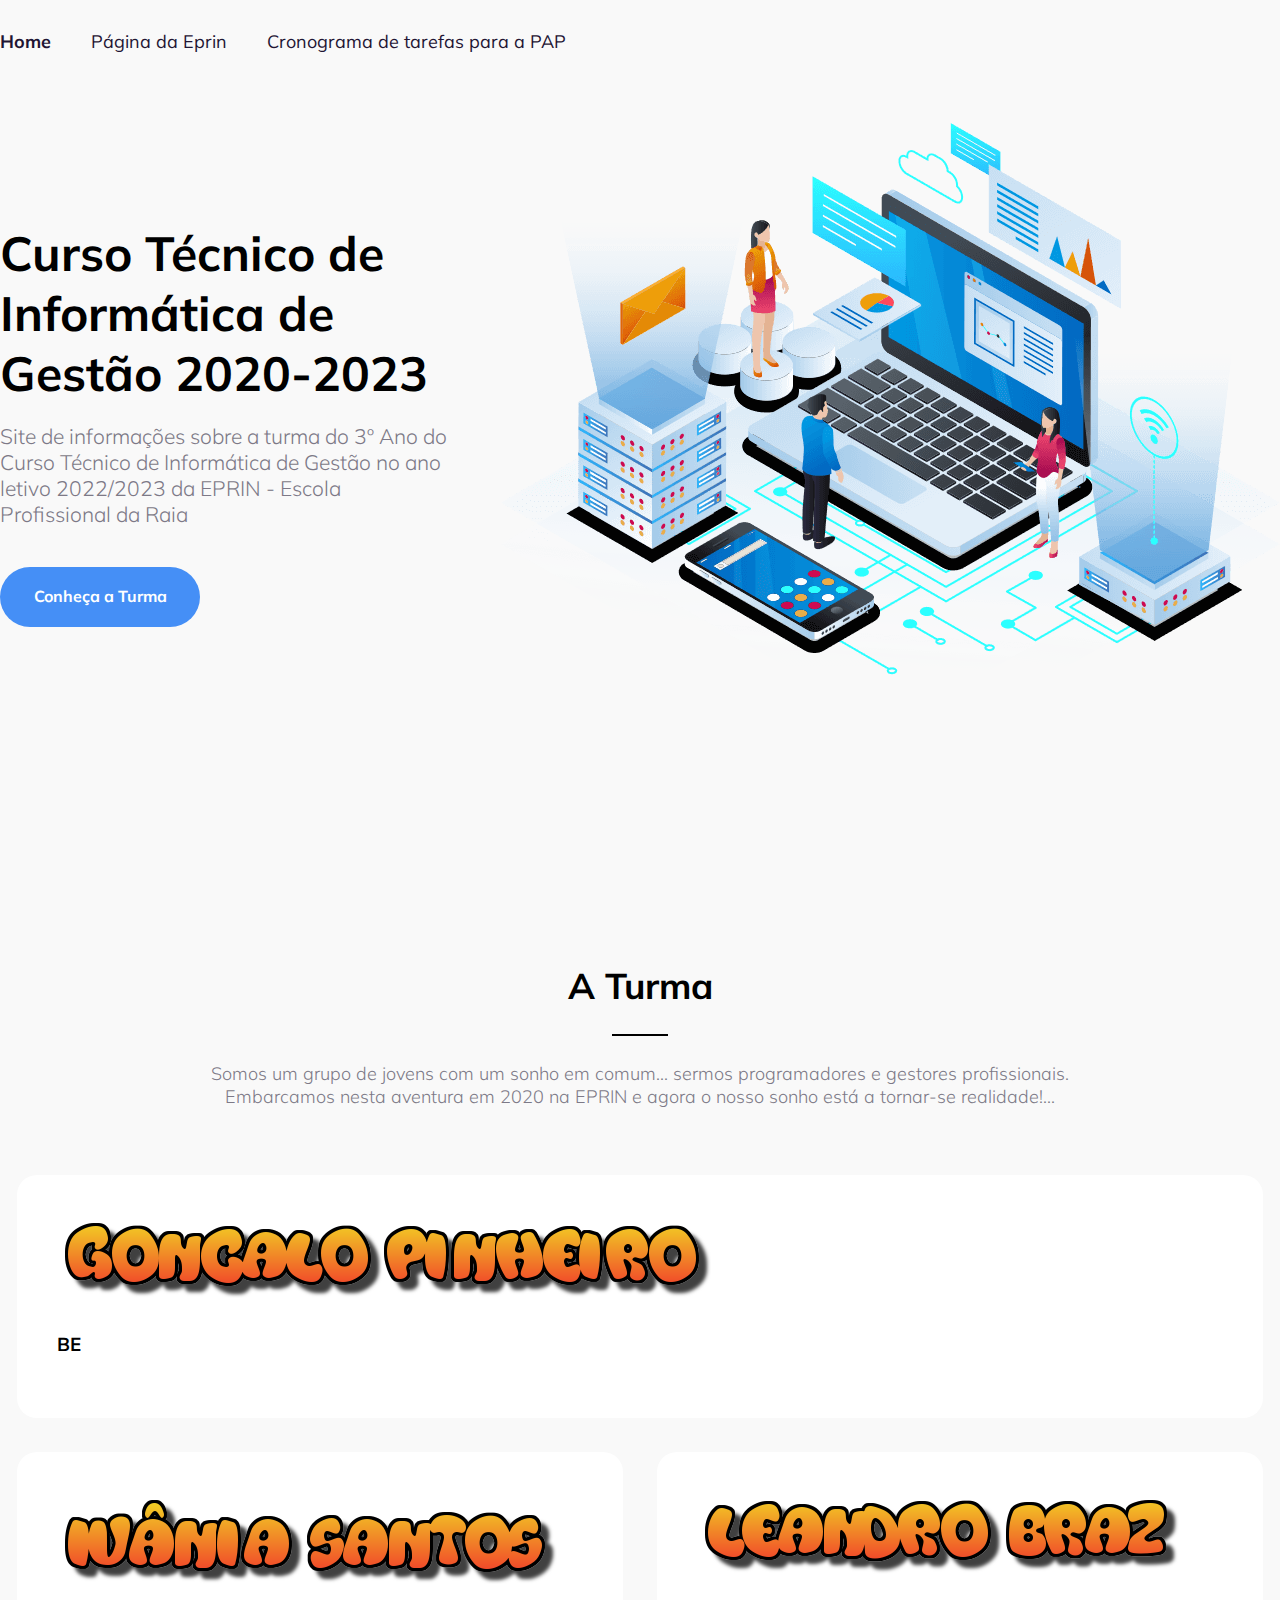
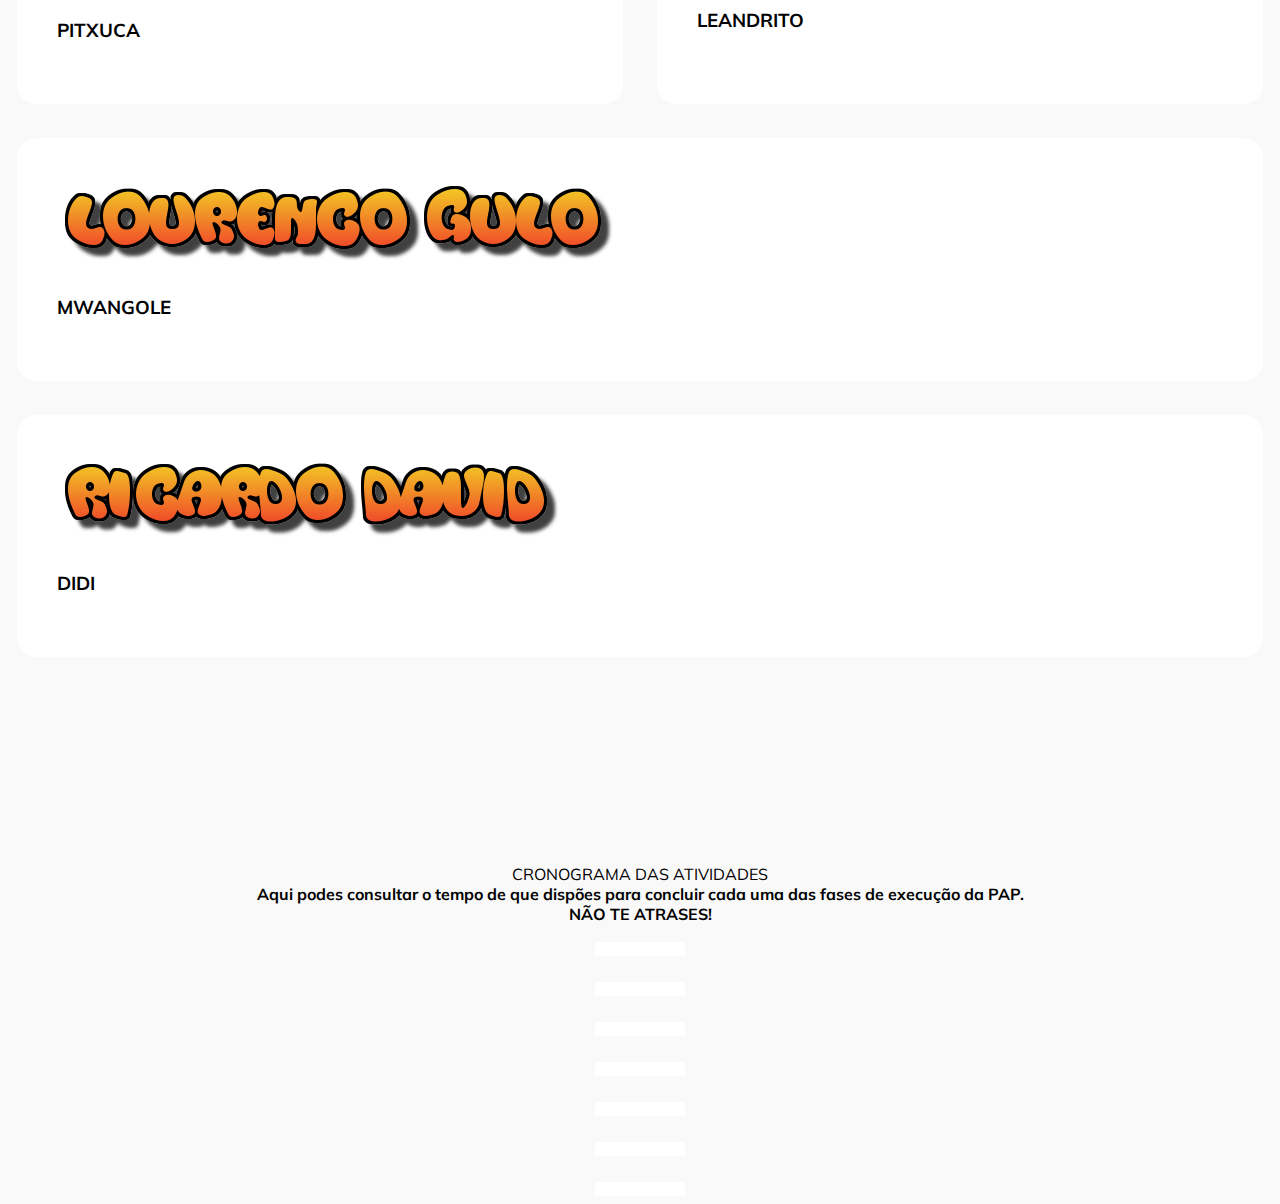
==== web/index.html @ b8b29df9 "Update index.html" ====
<!DOCTYPE html>
<html lang="en">
<head>
  <meta charset="UTF-8">
  <meta name="viewport" content="width=device-width, initial-scale=1.0">
  <title>Home | TIG - PAPs</title>

  <link rel="preconnect" href="https://fonts.gstatic.com">
  <link href="https://fonts.googleapis.com/css2?family=Mulish:wght@300;400;500;600;700;800;900&display=swap"
    rel="stylesheet">

  <link rel="stylesheet" href="css/reset.css">
  <link rel="stylesheet" href="css/styles.css">
</head>
<body>
  <button onclick="topFunction()" id="myBtn" title="Voltar ao Menu">Topo</button>
  <header>
    <nav id="navbar">
      <ul class="nav-list">
        <li class="nav-item active">
          <a href="#">Home</a>
        </li>
        <li class="nav-item">
          <a href="https://www.eprin.net" target="_blank">Página da Eprin</a>
        </li>
       <li class="nav-item">
          <a href="#p-cronograma">Cronograma de tarefas para a PAP</a>
        </li>
      </ul>
    </nav>
  </header>

  <main>
    <section id="main-banner">
      
      <div class="banner-content">
        <h1>Curso Técnico de Informática de Gestão 2020-2023</h1>
        
        <p>Site de informações sobre a turma do 3º Ano do Curso Técnico de Informática de Gestão no ano letivo 2022/2023 da EPRIN - Escola Profissional da Raia</p>
        
        <a href="#p-alunos">Conheça a Turma</a>
      </div>

      <div class="banner-image">
        <img src="images/hero-img.png" alt="Informática de Gestão">
      </div>
    </section>

    <section id="p-alunos">
      <div class="section-header">
        <h2 class="section-title">A Turma</h2>
        <hr>

        <p class="subtitle">Somos um grupo de jovens com um sonho em comum... sermos programadores e gestores profissionais.
Embarcamos nesta aventura em 2020 na EPRIN e agora o nosso sonho está a tornar-se realidade!...
</p>
      </div>

      <div class="services">
        <div class="service">
		  <a href="https://githubtig.github.io/pap2023/web/goncalo/" target="_blank" title="Clica para saber mais sobre mim"><img src="images/goncalo.png" /></a>
          <h3>BE</h3>
        </div>
        <div class="service">
          <a href="https://githubtig.github.io/pap2023/web/ivania/" target="_blank" title="Clica para saber mais sobre mim"><img src="images/ivania.png" /></a>
          <h3>PITXUCA</h3>
        </div>
        <div class="service">
          <a href="https://githubtig.github.io/pap2023/web/leandro/" target="_blank" title="Clica para saber mais sobre mim"><img src="images/leandro.png" /></a>
          <h3>LEANDRITO</h3>
        </div>
        <div class="service">
          <a href="https://githubtig.github.io/pap2023/web/lourenco/" target="_blank" title="Clica para saber mais sobre mim"><img src="images/lourenco.png" /></a>
          <h3>MWANGOLE</h3>
        </div>
        <div class="service">
          <a href="https://githubtig.github.io/pap2023/web/ricardo/" target="_blank" title="Clica para saber mais sobre mim"><img src="images/ricardo.png" /></a>
          <h3>DIDI</h3>
        </div>
      </div>
    </section>
	
	
   <section id="p-cronograma">
      <!-- estilos para o contador -->
      	<style>
		#timer {
		  font-size: 2em;
		  font-weight: 100;
		  color: black;
		  text-shadow: 0 0 20px #48c8ff;
		}

		#timer div {
		  display: inline-block;
		  min-width: 90px;

		  padding: 7px 2px;
		  background: #fff;
		  font-family: sans-serif;
		  font-weight: lighter;
		}

		#timer div span {
		  color: black;
		  display: block;
		  font-size: 0.35em;
		}

	</style>
	<div style="text-align: center;>
		<h2">CRONOGRAMA DAS ATIVIDADES</h2>
		<hr>
		<h4>Aqui podes consultar o tempo de que dispões para concluir cada uma das fases de execução da PAP.<br>NÃO TE ATRASES!</h4>  
  
		<div id="timer">   
	    	<div id="timer1"></div><br>
	    	<div id="timer2"></div><br>
	    	<div id="timer3"></div><br>
	    	<div id="timer4"></div><br>
	    	<div id="timer5"></div><br>
	    	<div id="timer6"></div><br>
	    	<div id="timer7"></div><br>
	    </div>
	</div>
     </section>
  </main>
     <script>

let mybutton = document.getElementById("myBtn");


window.onscroll = function() {scrollFunction()};

function scrollFunction() {
  if (document.body.scrollTop > 20 || document.documentElement.scrollTop > 20) {
    mybutton.style.display = "block";
  } else {
    mybutton.style.display = "none";
  }
}


function topFunction() {
  document.body.scrollTop = 0;
  document.documentElement.scrollTop = 0;
}
</script>
  <script>
	function updateTimer1() {
	  future = Date.parse("oct 7, 2022 12:00:00");
	  now = new Date();
	  diff = future - now;

	  days = Math.floor(diff / (1000 * 60 * 60 * 24));
	  hours = Math.floor(diff / (1000 * 60 * 60));
	  mins = Math.floor(diff / (1000 * 60));
	  secs = Math.floor(diff / 1000);

	  d = days;
	  h = hours - days * 24;
	  m = mins - hours * 60;
	  s = secs - mins * 60;

	  document.getElementById("timer1").innerHTML =
	    "<div 'style=text-align: left;'>" +
	    "<span style='font-size: 0.55em;'>07/10/2022 até às 12h00m - Entregar cópia impressa com o Resumo da Pap</span></div><br>" +
	    "<div>" +
	    d +
	    "<span>dias</span></div>" +
	    "<div>" +
	    h +
	    "<span>horas</span></div>" +
	    "<div>" +
	    m +
	    "<span>minutos</span></div>" +
	    "<div>" +
	    s +
	    "<span>segundos</span></div>";
	}
	setInterval("updateTimer1()", 1000);

	function updateTimer2() {
	  future = Date.parse("oct 10, 2022 10:50:00");
	  now = new Date();
	  diff = future - now;

	  days = Math.floor(diff / (1000 * 60 * 60 * 24));
	  hours = Math.floor(diff / (1000 * 60 * 60));
	  mins = Math.floor(diff / (1000 * 60));
	  secs = Math.floor(diff / 1000);

	  d = days;
	  h = hours - days * 24;
	  m = mins - hours * 60;
	  s = secs - mins * 60;

	  document.getElementById("timer2").innerHTML =
	    "<div style='text-align: left;'>" +
	    "<span style='font-size: 0.55em;'>10/10/2022 pelas 10h50m - Reunião para validar propostas do resumo</span></div><br>" +
	    "<div>" +
	    d +
	    "<span>dias</span></div>" +
	    "<div>" +
	    h +
	    "<span>horas</span></div>" +
	    "<div>" +
	    m +
	    "<span>minutos</span></div>" +
	    "<div>" +
	    s +
	    "<span>segundos</span></div>";
	}
	setInterval("updateTimer2()", 1000);
	
	function updateTimer3() {
	  future = Date.parse("oct 17, 2022 10:50:00");
	  now = new Date();
	  diff = future - now;

	  days = Math.floor(diff / (1000 * 60 * 60 * 24));
	  hours = Math.floor(diff / (1000 * 60 * 60));
	  mins = Math.floor(diff / (1000 * 60));
	  secs = Math.floor(diff / 1000);

	  d = days;
	  h = hours - days * 24;
	  m = mins - hours * 60;
	  s = secs - mins * 60;

	  document.getElementById("timer3").innerHTML =
	    "<div style='text-align: left;'>" +
	    "<span style='font-size: 0.55em;'>17/10/2022 pelas 10h50m - Reunião para 1º recurso do resumo</span></div><br>" +
	    "<div>" +
	    d +
	    "<span>dias</span></div>" +
	    "<div>" +
	    h +
	    "<span>horas</span></div>" +
	    "<div>" +
	    m +
	    "<span>minutos</span></div>" +
	    "<div>" +
	    s +
	    "<span>segundos</span></div>";
	}
	setInterval("updateTimer3()", 1000);
	
	function updateTimer4() {
	  future = Date.parse("oct 24, 2022 10:50:00");
	  now = new Date();
	  diff = future - now;

	  days = Math.floor(diff / (1000 * 60 * 60 * 24));
	  hours = Math.floor(diff / (1000 * 60 * 60));
	  mins = Math.floor(diff / (1000 * 60));
	  secs = Math.floor(diff / 1000);

	  d = days;
	  h = hours - days * 24;
	  m = mins - hours * 60;
	  s = secs - mins * 60;

	  document.getElementById("timer4").innerHTML =
	    "<div style='text-align: left;'>" +
	    "<span style='font-size: 0.55em;'>24/10/2022 pelas 10h50m - Reunião para 2º recurso do resumo</span></div><br>" +
	    "<div>" +
	    d +
	    "<span>dias</span></div>" +
	    "<div>" +
	    h +
	    "<span>horas</span></div>" +
	    "<div>" +
	    m +
	    "<span>minutos</span></div>" +
	    "<div>" +
	    s +
	    "<span>segundos</span></div>";
	}
	setInterval("updateTimer4()", 1000);
	
	function updateTimer5() {
	  future = Date.parse("mar 27, 2023 12:00:00");
	  now = new Date();
	  diff = future - now;

	  days = Math.floor(diff / (1000 * 60 * 60 * 24));
	  hours = Math.floor(diff / (1000 * 60 * 60));
	  mins = Math.floor(diff / (1000 * 60));
	  secs = Math.floor(diff / 1000);

	  d = days;
	  h = hours - days * 24;
	  m = mins - hours * 60;
	  s = secs - mins * 60;

	  document.getElementById("timer5").innerHTML =
	    "<div style='text-align: left;'>" +
	    "<span style='font-size: 0.55em;'>27/03/2023 até às 12h00m - Entregar a Autovaliação na avaliação intermédia</span></div><br>" +
	    "<div>" +
	    d +
	    "<span>dias</span></div>" +
	    "<div>" +
	    h +
	    "<span>horas</span></div>" +
	    "<div>" +
	    m +
	    "<span>minutos</span></div>" +
	    "<div>" +
	    s +
	    "<span>segundos</span></div>";
	}
	setInterval("updateTimer5()", 1000);
	
	function updateTimer6() {
	  future = Date.parse("jul 6, 2023 12:00:00");
	  now = new Date();
	  diff = future - now;

	  days = Math.floor(diff / (1000 * 60 * 60 * 24));
	  hours = Math.floor(diff / (1000 * 60 * 60));
	  mins = Math.floor(diff / (1000 * 60));
	  secs = Math.floor(diff / 1000);

	  d = days;
	  h = hours - days * 24;
	  m = mins - hours * 60;
	  s = secs - mins * 60;

	  document.getElementById("timer6").innerHTML =
	    "<div style='text-align: left;'>" +
	    "<span style='font-size: 0.55em;'>06/07/2023 até às 12h00m - Entregar Relatório e Projeto Final</span></div><br>" +
	    "<div>" +
	    d +
	    "<span>dias</span></div>" +
	    "<div>" +
	    h +
	    "<span>horas</span></div>" +
	    "<div>" +
	    m +
	    "<span>minutos</span></div>" +
	    "<div>" +
	    s +
	    "<span>segundos</span></div>";
	}
	setInterval("updateTimer6()", 1000);
	
	function updateTimer7() {
	  future = Date.parse("jul 11, 2023 10:00:00");
	  now = new Date();
	  diff = future - now;

	  days = Math.floor(diff / (1000 * 60 * 60 * 24));
	  hours = Math.floor(diff / (1000 * 60 * 60));
	  mins = Math.floor(diff / (1000 * 60));
	  secs = Math.floor(diff / 1000);

	  d = days;
	  h = hours - days * 24;
	  m = mins - hours * 60;
	  s = secs - mins * 60;

	  document.getElementById("timer7").innerHTML =
	    "<div style='text-align: left;'>" +
	    "<span style='font-size: 0.55em;'>11/07/2023 a partir das 10h00m - Apresentação e Defesa do Projeto Final</span></div><br>" +
	    "<div>" +
	    d +
	    "<span>dias</span></div>" +
	    "<div>" +
	    h +
	    "<span>horas</span></div>" +
	    "<div>" +
	    m +
	    "<span>minutos</span></div>" +
	    "<div>" +
	    s +
	    "<span>segundos</span></div>";
	}
	setInterval("updateTimer7()", 1000);
   </script>

</body>
</html>
---- web/css/styles.css ----
#navbar {

  display: flex;
  justify-content: space-between;
  align-items: center;

  max-width: 1400px;
  margin: 0 auto;
  padding: 30px 0;
}

#navbar img {
  width: 150px;
}

#navbar .nav-list {
  display: flex;
  list-style: none;
}

#navbar .nav-list .nav-item {
  margin-right: 40px;
}

#navbar .nav-list .nav-item a {
  text-decoration: none;
  color: #1F1534;
  font-size: 18px;
}

#navbar .nav-list .nav-item.active {
  font-weight: 700;
}

main {
  max-width: 1400px;
  display: block;
  margin: 0 auto;
}

/* - SECTION: MAIN BANNER - */
#main-banner {
  display: flex;
  justify-content: space-between;
  align-items: flex-start;

  margin-top: 40px;
}

#main-banner .banner-content {
  padding-top: 100px;
  width: 450px;
}

#main-banner .banner-content h1 {
  font-size: 48px;
  margin-bottom: 20px;
}

#main-banner .banner-content p {
  font-size: 21px;
  font-weight: 300;
  color: #7D7987;
  margin-bottom: 20px;
}

#main-banner .banner-content a {
  background-color: #458FF6;
  color: white;
  font-weight: 700;
  text-decoration: none;
  display: block;
  width: 200px;
  height: 60px;
  border-radius: 55px;
  margin-top: 40px;

  text-align: center; /* Alinhamento horizontal */
  line-height: 58px; /* Alinhamento vertical */

  transition: transform 150ms, box-shadow 150ms;
}

#main-banner .banner-content a:hover {
  transform: translateY(-5px);
  box-shadow: 0 5px 10px rgba(0, 0, 0, 0.25);
  transition: transform 150ms, box-shadow 150ms;
}

#p-alunos {
  margin-top: 190px;
  margin-bottom: 190px;
}

#p-alunos .section-header {
  text-align: center;
  margin: 0 auto;
  max-width: 952px;

  margin-bottom: 50px;
}

#p-alunos .section-header .section-title {
  font-size: 36px;
  font-weight: 700;
  margin-bottom: 26px;
}

#p-alunos .section-header hr {
  border-bottom: 2px solid black;
  width: 56px;

  display: block;
  margin: 0 auto;
}

#p-alunos .section-header .subtitle {
  margin-top: 26px;
  font-size: 18px;
  color: #7D7987;
  font-weight: 300;
}

#p-alunos .services {
  display: flex;
  flex-wrap: wrap; /* Quebra os elementos */
  /* padding: 0 40px; */
}

#p-alunos .services .service {
  background-color: #fff;
  margin: 17px;
  padding: 40px;
  border-radius: 20px;

  flex: 1 1 400px;
}

#p-alunos .services .service img {
  margin-bottom: 22px;
}

#p-alunos .services .service h3 {
  margin-bottom: 22px;
}

#p-alunos .services .service p {
  font-size: 16px;
  color: #7D7987;
}

#myBtn {
  display: none;
  position: fixed;
  bottom: 20px;
  right: 30px;
  z-index: 99;
  font-size: 18px;
  border: none;
  outline: none;
  background-color: red;
  color: white;
  cursor: pointer;
  padding: 15px;
  border-radius: 4px;
}

#myBtn:hover {
  background-color: #555;


/* Breakpoint de 1400px: menor do que 1400px */
@media screen and (max-width: 1400px) {
  #navbar {
    max-width: auto;
    width: 90%;
  }

  main {
    max-width: auto;
    width: 90%;
  }
}

/* Breakpoint de 1200px: menor do que 1200px */
@media screen and (max-width: 1200px) {
  #main-banner {
    flex-direction: column;
  }

  #main-banner .banner-content {
    padding-top: 0;
    width: 100%;
  }

  #main-banner .banner-image {
    display: block;
    margin: 0 auto;
  }

  #main-banner .banner-image img {
    width: 100%;
  }
}
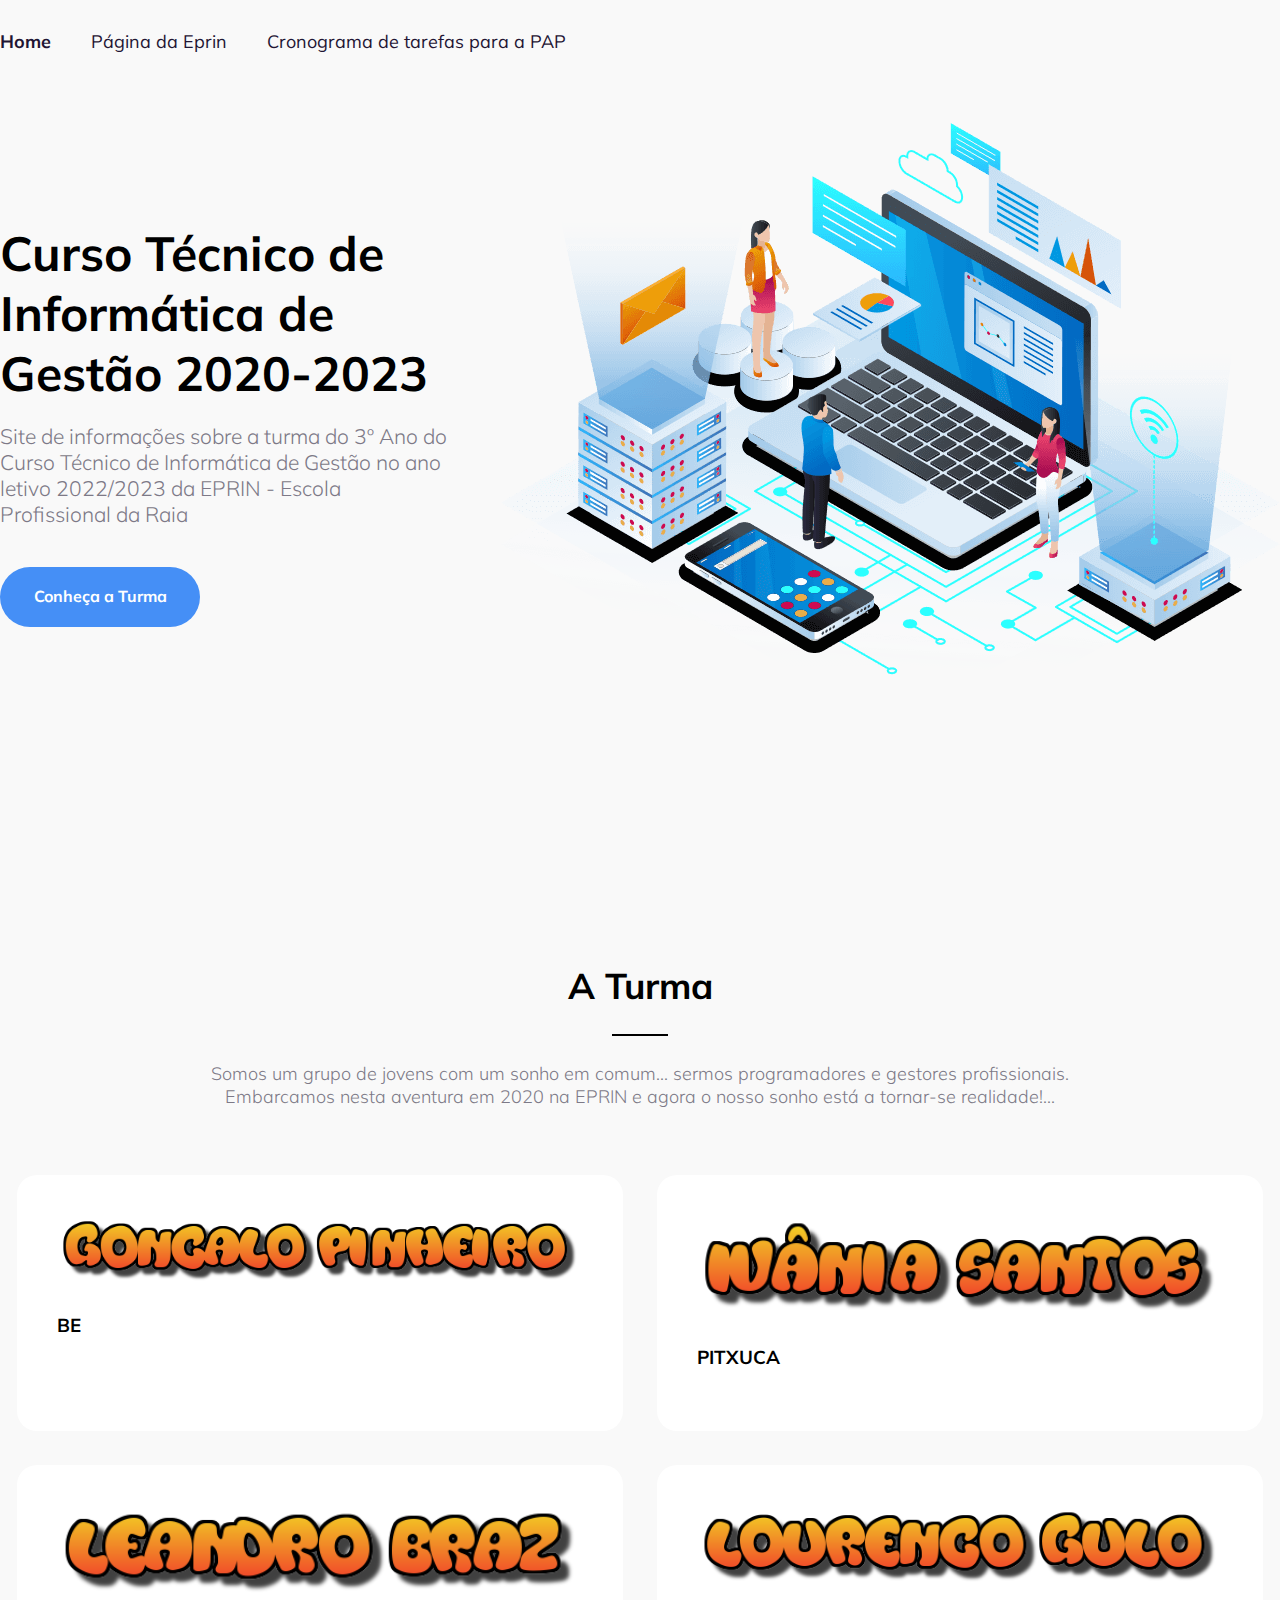
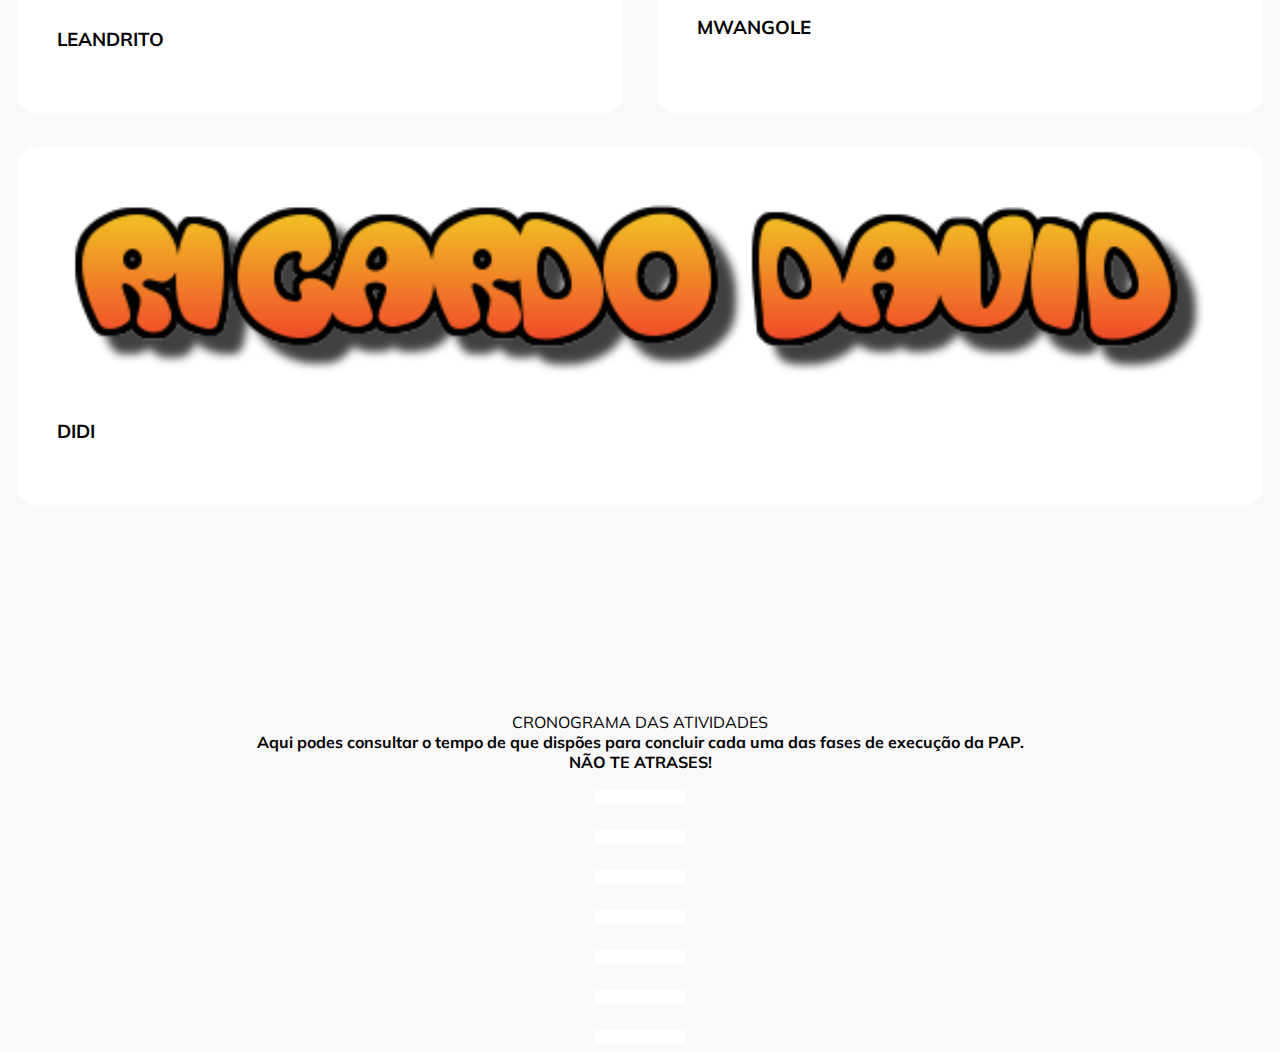
==== commit bf15d9f4: "Update index.html" ====
--- a/web/index.html
+++ b/web/index.html
@@ -3,7 +3,7 @@
 <head>
   <meta charset="UTF-8">
   <meta name="viewport" content="width=device-width, initial-scale=1.0">
-  <title>Home | TIG - PAPs</title>
+  <title>TIG 2020/2023</title>
 
   <link rel="preconnect" href="https://fonts.gstatic.com">
   <link href="https://fonts.googleapis.com/css2?family=Mulish:wght@300;400;500;600;700;800;900&display=swap"
@@ -42,7 +42,7 @@
       </div>
 
       <div class="banner-image">
-        <img src="images/hero-img.png" alt="Informática de Gestão">
+        <img src="images/hero-img.png" alt="Informática de Gestão" style=" width: 100%; height: auto;">
       </div>
     </section>
 
@@ -58,23 +58,23 @@
 
       <div class="services">
         <div class="service">
-		  <a href="https://githubtig.github.io/pap2023/web/goncalo/" target="_blank" title="Clica para saber mais sobre mim"><img src="images/goncalo.png" /></a>
+		  <a href="https://githubtig.github.io/pap2023/web/goncalo/" target="_blank" title="Clica para saber mais sobre mim"><img src="images/goncalo.png" style=" width: 100%; height: auto;"/></a>
           <h3>BE</h3>
         </div>
         <div class="service">
-          <a href="https://githubtig.github.io/pap2023/web/ivania/" target="_blank" title="Clica para saber mais sobre mim"><img src="images/ivania.png" /></a>
+          <a href="https://githubtig.github.io/pap2023/web/ivania/" target="_blank" title="Clica para saber mais sobre mim"><img src="images/ivania.png" style=" width: 100%; height: auto;"/></a>
           <h3>PITXUCA</h3>
         </div>
         <div class="service">
-          <a href="https://githubtig.github.io/pap2023/web/leandro/" target="_blank" title="Clica para saber mais sobre mim"><img src="images/leandro.png" /></a>
+          <a href="https://githubtig.github.io/pap2023/web/leandro/" target="_blank" title="Clica para saber mais sobre mim"><img src="images/leandro.png" style=" width: 100%; height: auto;"/></a>
           <h3>LEANDRITO</h3>
         </div>
         <div class="service">
-          <a href="https://githubtig.github.io/pap2023/web/lourenco/" target="_blank" title="Clica para saber mais sobre mim"><img src="images/lourenco.png" /></a>
+          <a href="https://githubtig.github.io/pap2023/web/lourenco/" target="_blank" title="Clica para saber mais sobre mim"><img src="images/lourenco.png" style=" width: 100%; height: auto;"/></a>
           <h3>MWANGOLE</h3>
         </div>
         <div class="service">
-          <a href="https://githubtig.github.io/pap2023/web/ricardo/" target="_blank" title="Clica para saber mais sobre mim"><img src="images/ricardo.png" /></a>
+          <a href="https://githubtig.github.io/pap2023/web/ricardo/" target="_blank" title="Clica para saber mais sobre mim"><img src="images/ricardo.png" style=" width: 100%; height: auto;"/></a>
           <h3>DIDI</h3>
         </div>
       </div>
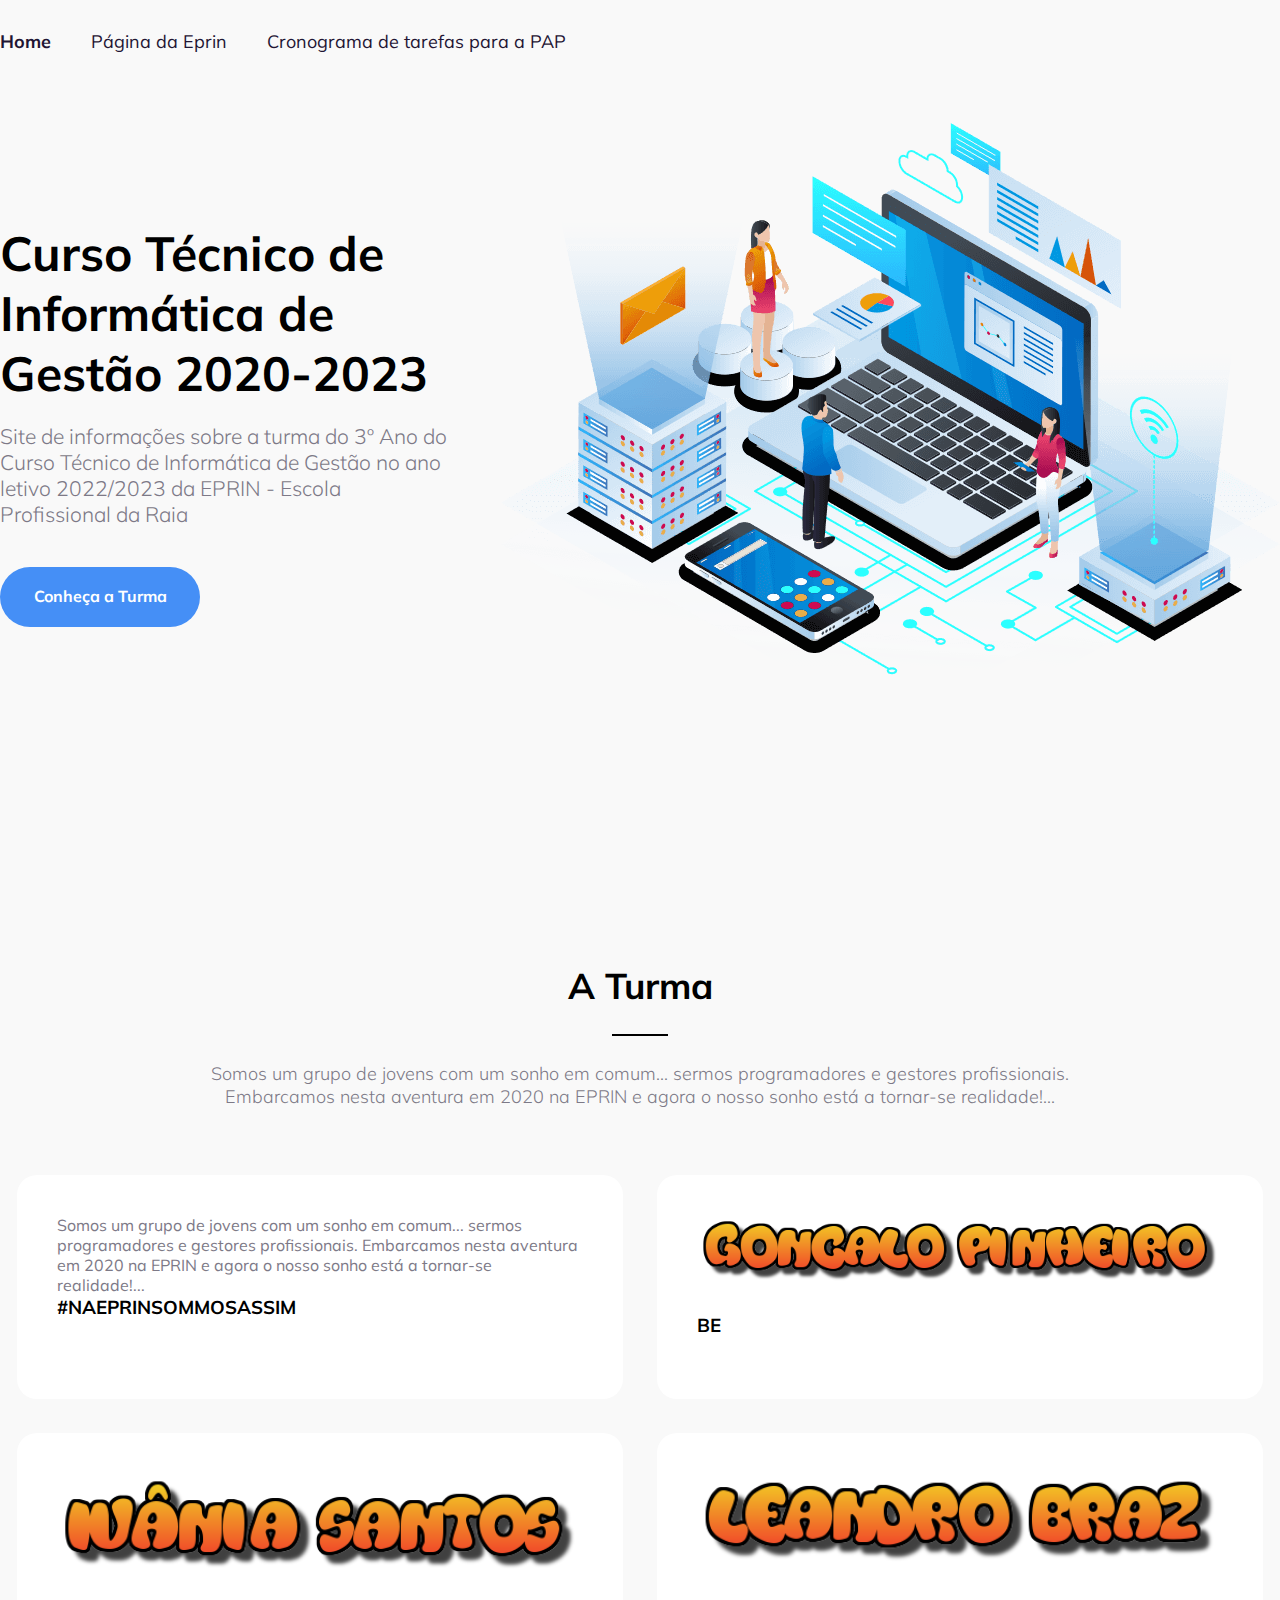
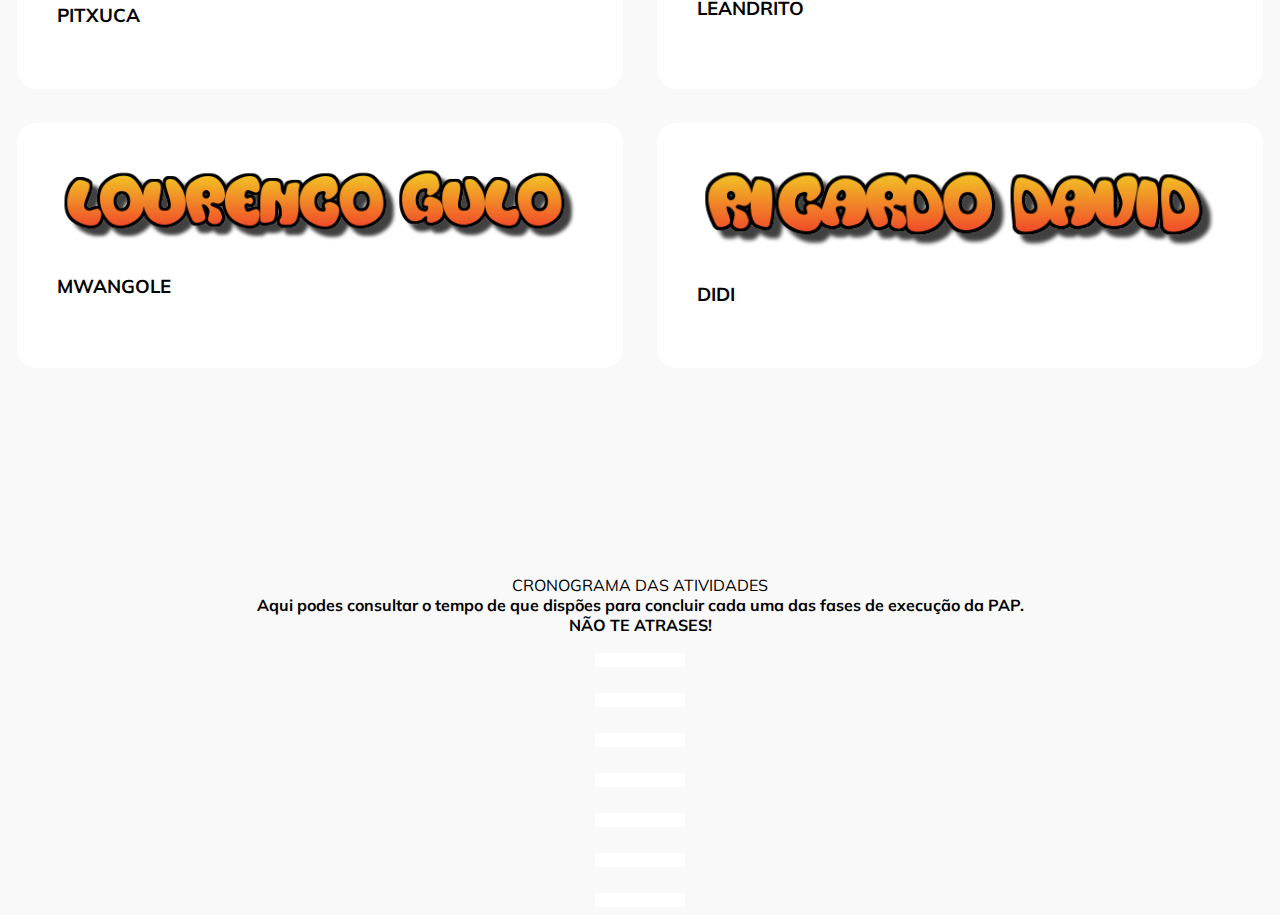
==== commit 0153e3cf: "Update index.html" ====
--- a/web/index.html
+++ b/web/index.html
@@ -57,6 +57,11 @@
       </div>
 
       <div class="services">
+	      
+        <div class="service">
+	  <p>Somos um grupo de jovens com um sonho em comum... sermos programadores e gestores profissionais. Embarcamos nesta aventura em 2020 na EPRIN e agora o nosso sonho está a tornar-se realidade!...</p>	  
+          <h3>#NAEPRINSOMMOSASSIM</h3>
+        </div>
         <div class="service">
 		  <a href="https://githubtig.github.io/pap2023/web/goncalo/" target="_blank" title="Clica para saber mais sobre mim"><img src="images/goncalo.png" style=" width: 100%; height: auto;"/></a>
           <h3>BE</h3>
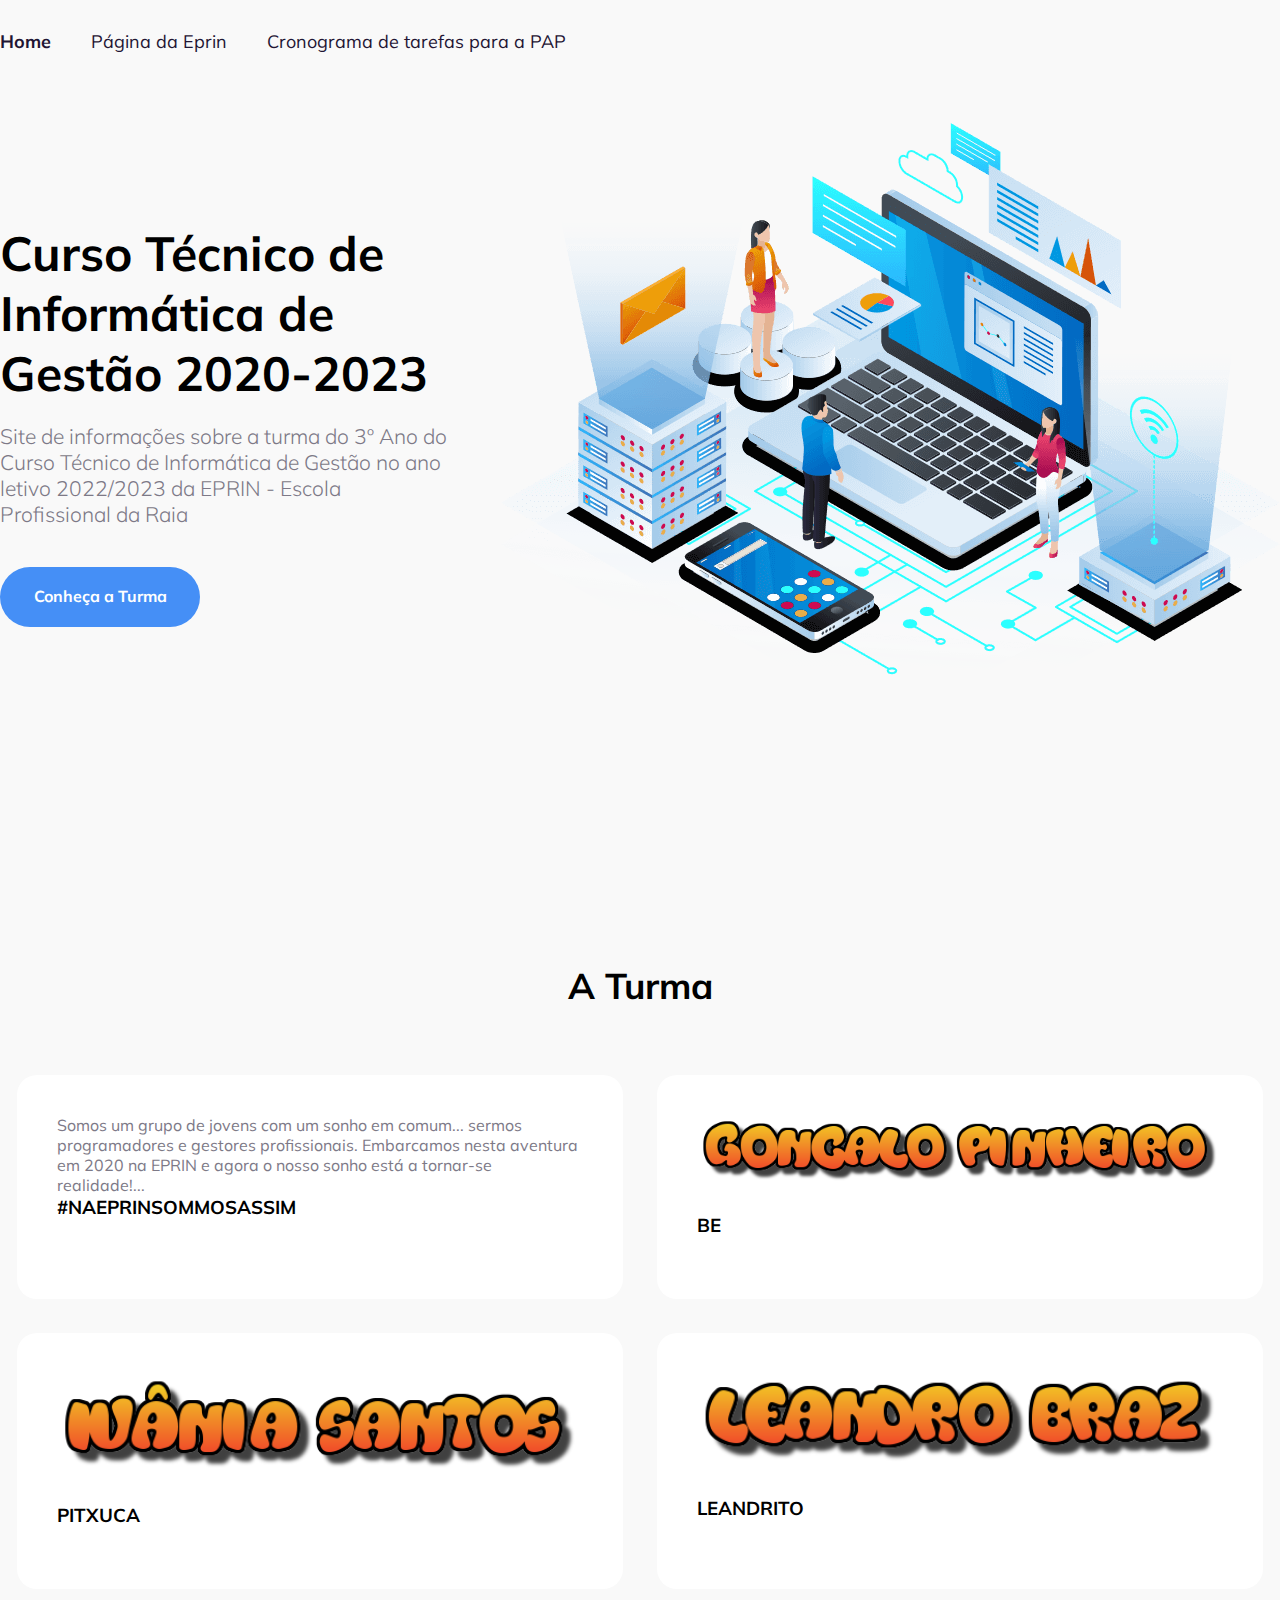
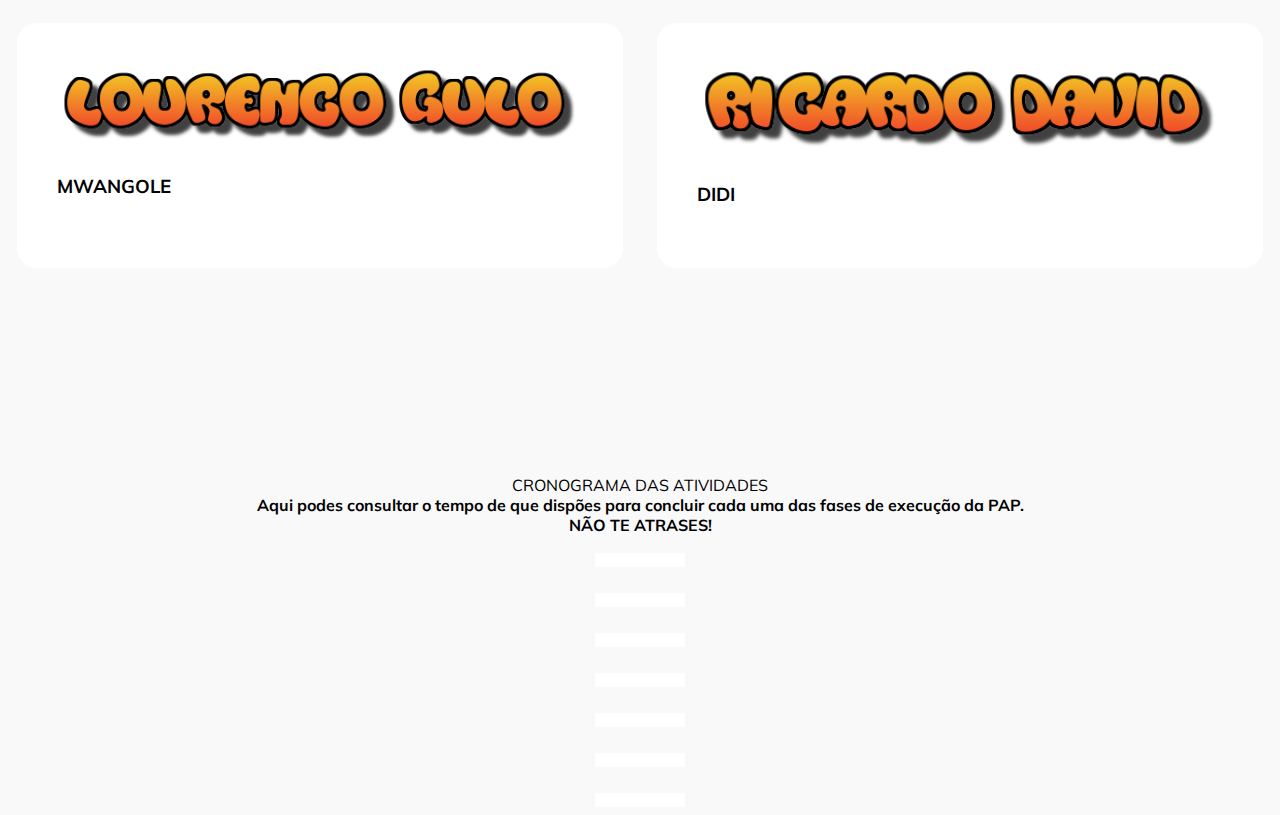
==== commit 2c617208: "Update index.html" ====
--- a/web/index.html
+++ b/web/index.html
@@ -49,11 +49,11 @@
     <section id="p-alunos">
       <div class="section-header">
         <h2 class="section-title">A Turma</h2>
-        <hr>
+       <!-- <hr>
 
         <p class="subtitle">Somos um grupo de jovens com um sonho em comum... sermos programadores e gestores profissionais.
 Embarcamos nesta aventura em 2020 na EPRIN e agora o nosso sonho está a tornar-se realidade!...
-</p>
+</p> -->
       </div>
 
       <div class="services">
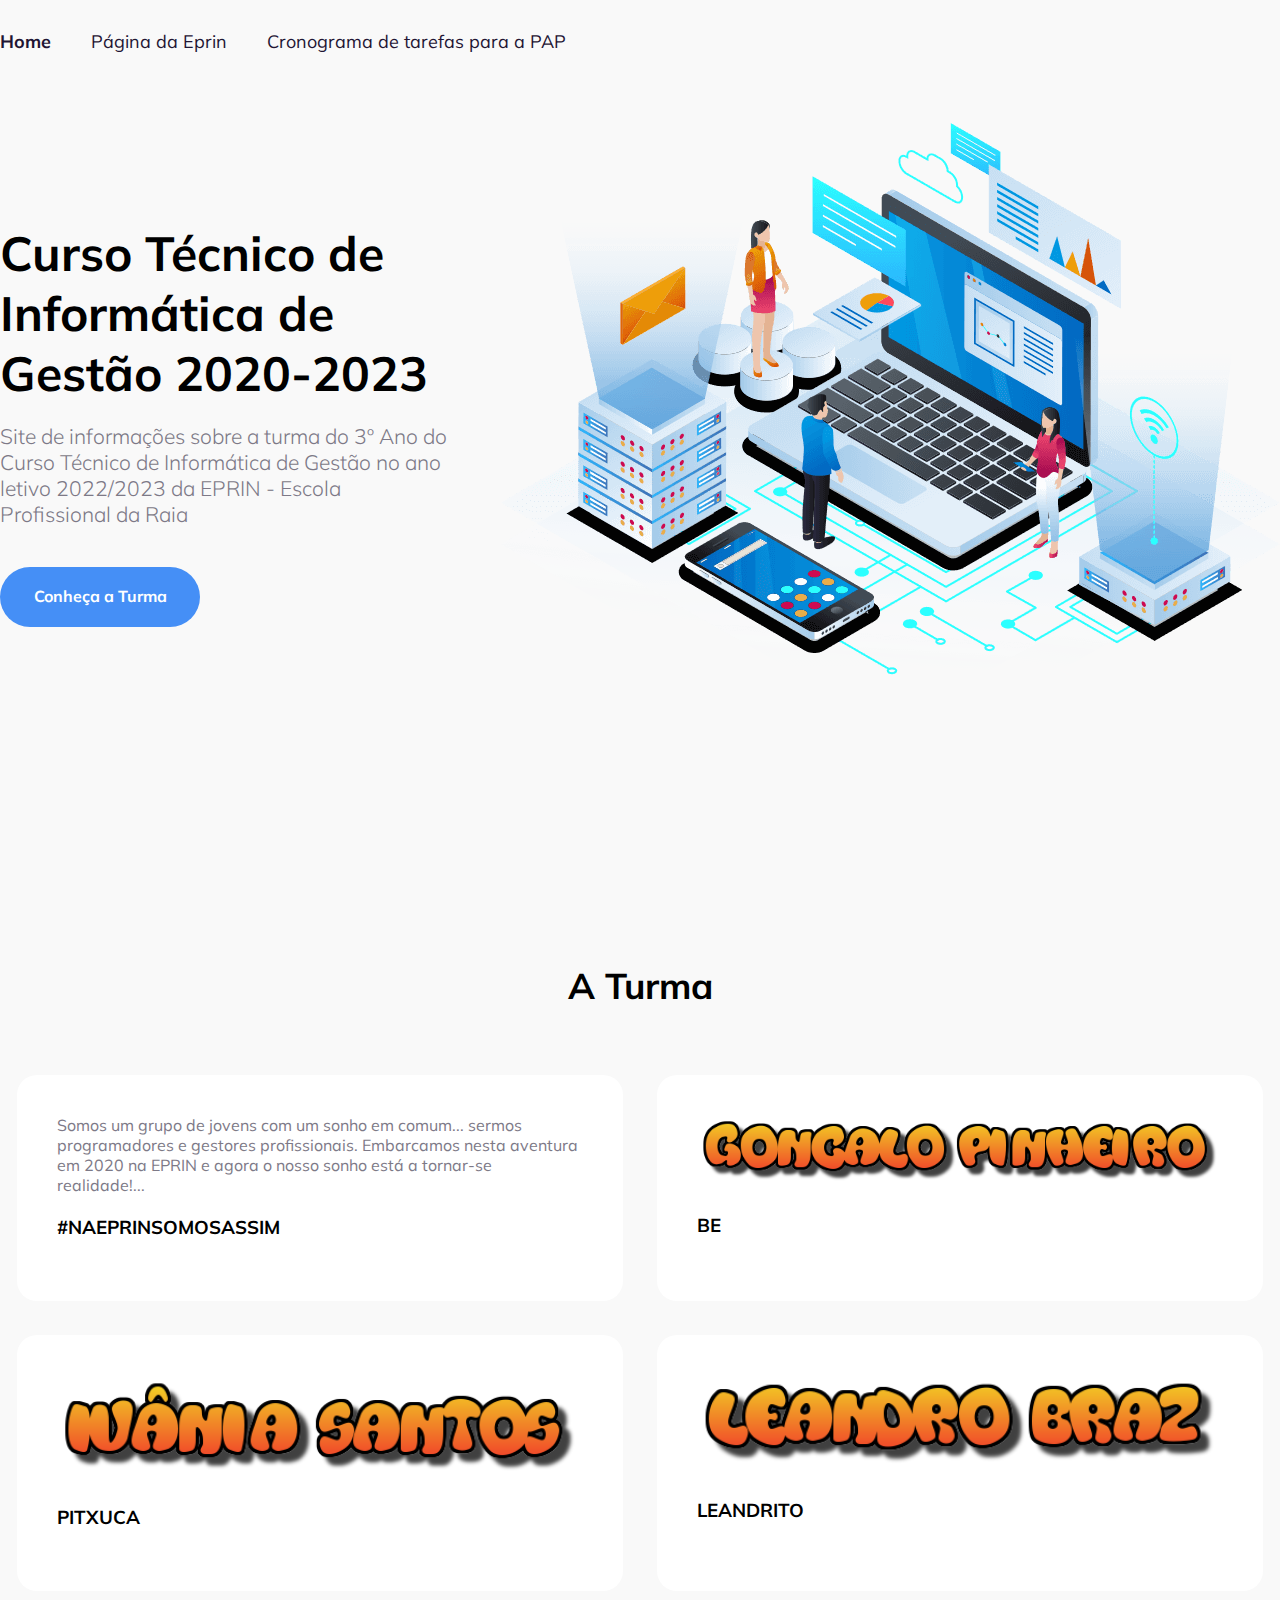
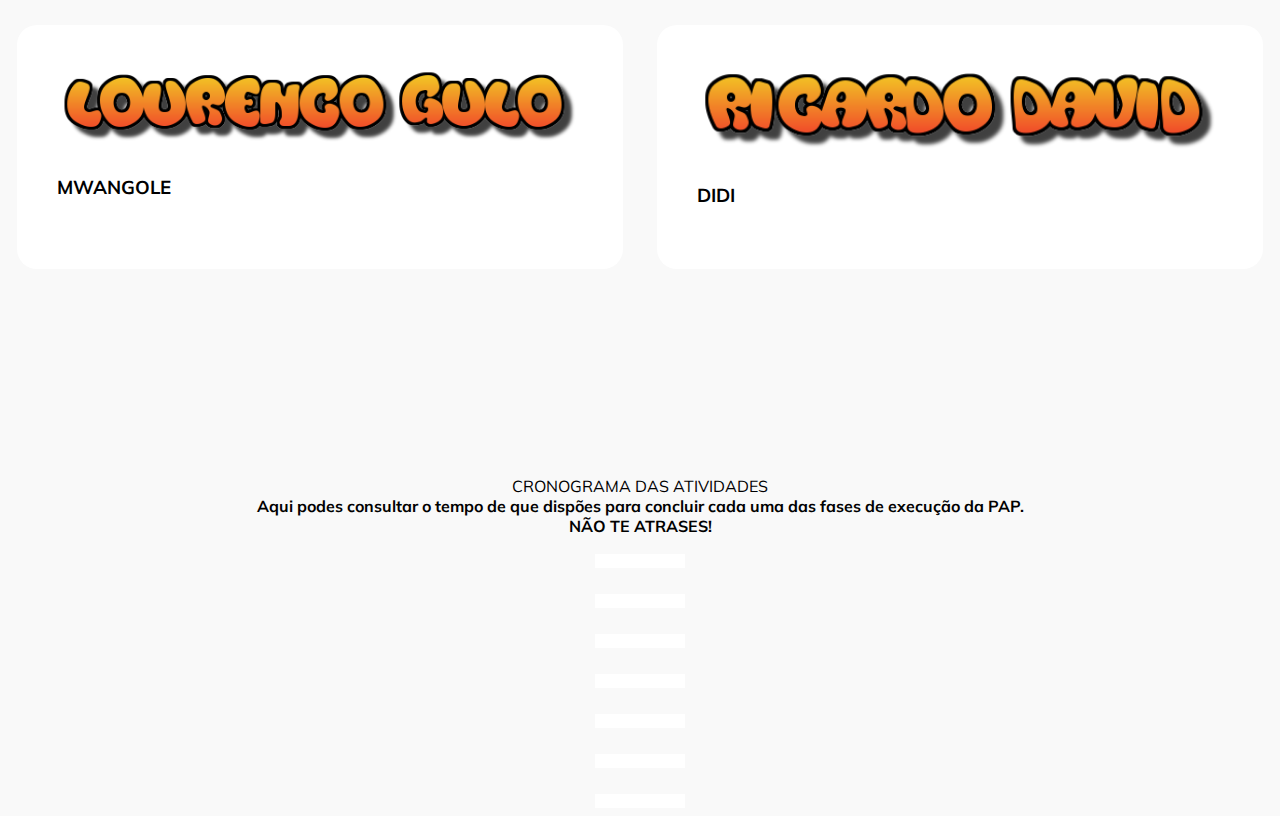
==== commit b69f4390: "Update index.html" ====
--- a/web/index.html
+++ b/web/index.html
@@ -60,7 +60,7 @@
 	      
         <div class="service">
 	  <p>Somos um grupo de jovens com um sonho em comum... sermos programadores e gestores profissionais. Embarcamos nesta aventura em 2020 na EPRIN e agora o nosso sonho está a tornar-se realidade!...</p>	  
-          <h3>#NAEPRINSOMMOSASSIM</h3>
+          <br><h3>#NAEPRINSOMOSASSIM</h3>
         </div>
         <div class="service">
 		  <a href="https://githubtig.github.io/pap2023/web/goncalo/" target="_blank" title="Clica para saber mais sobre mim"><img src="images/goncalo.png" style=" width: 100%; height: auto;"/></a>
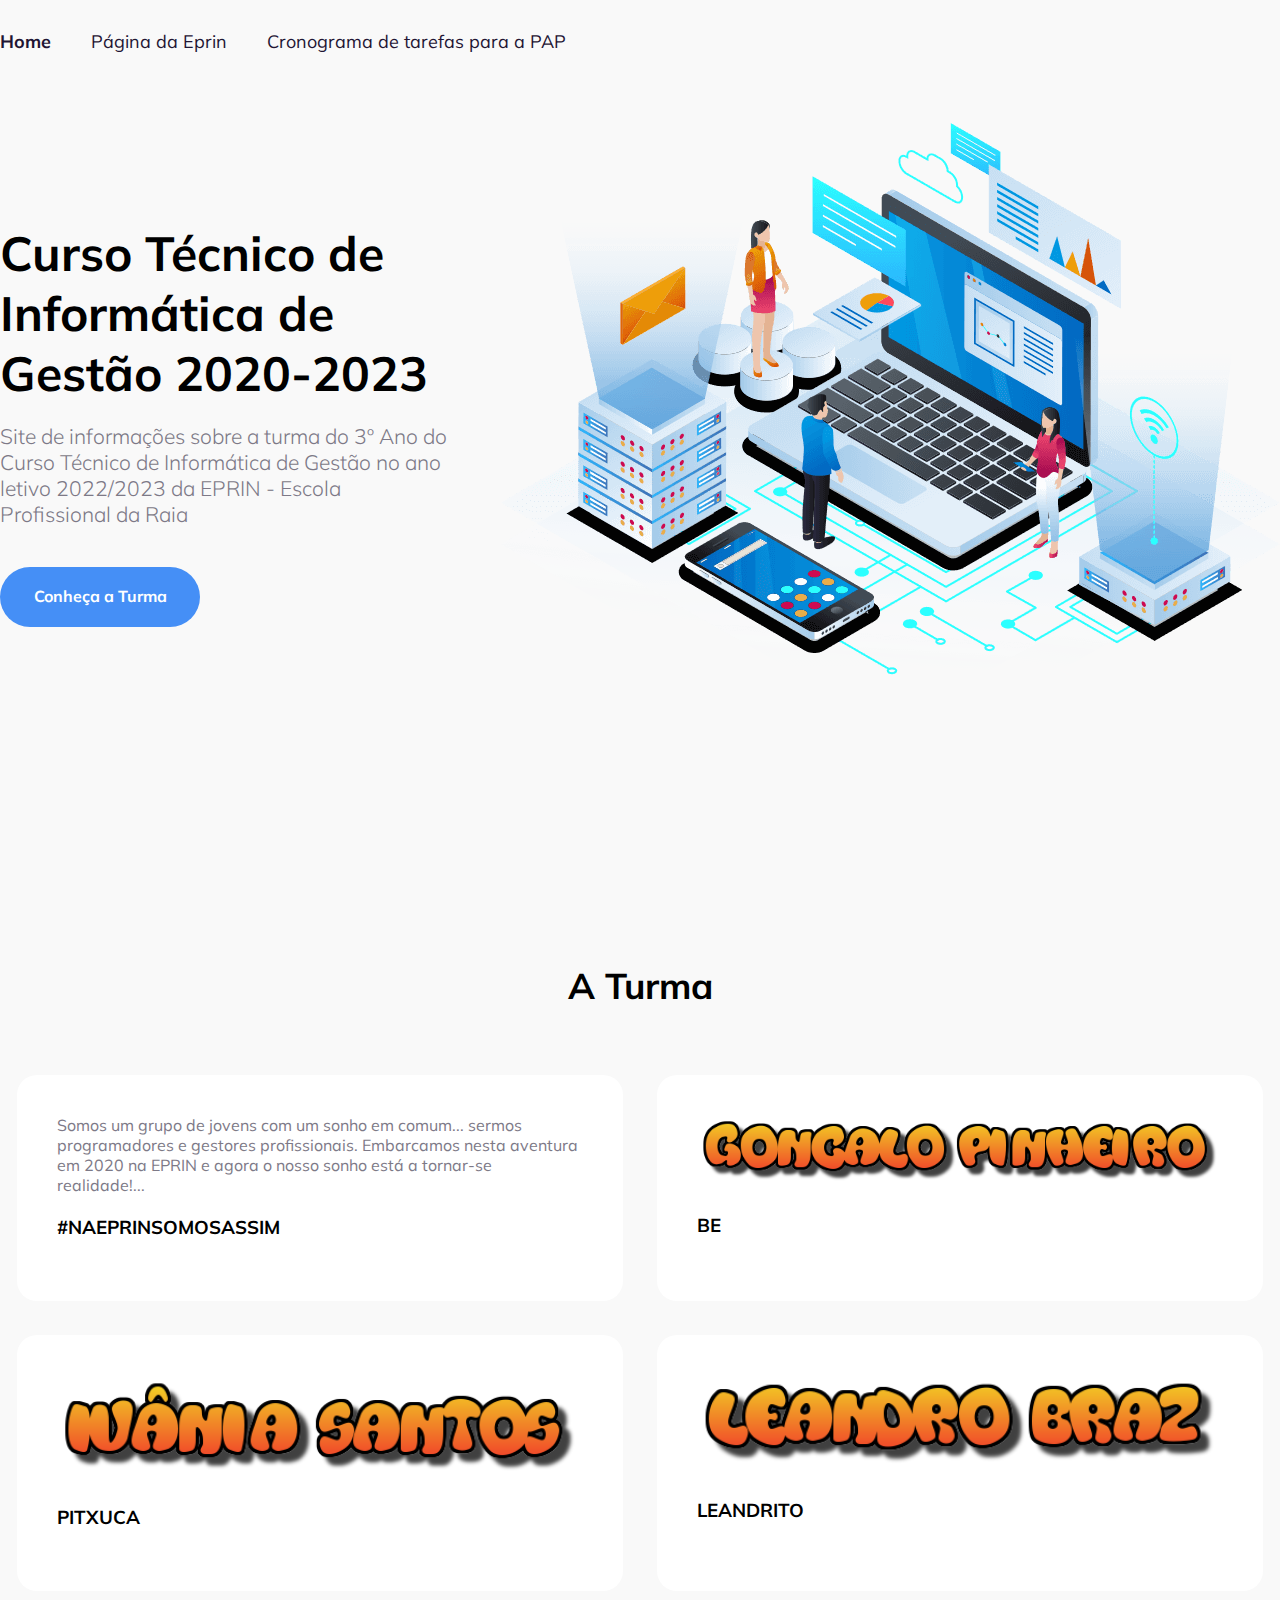
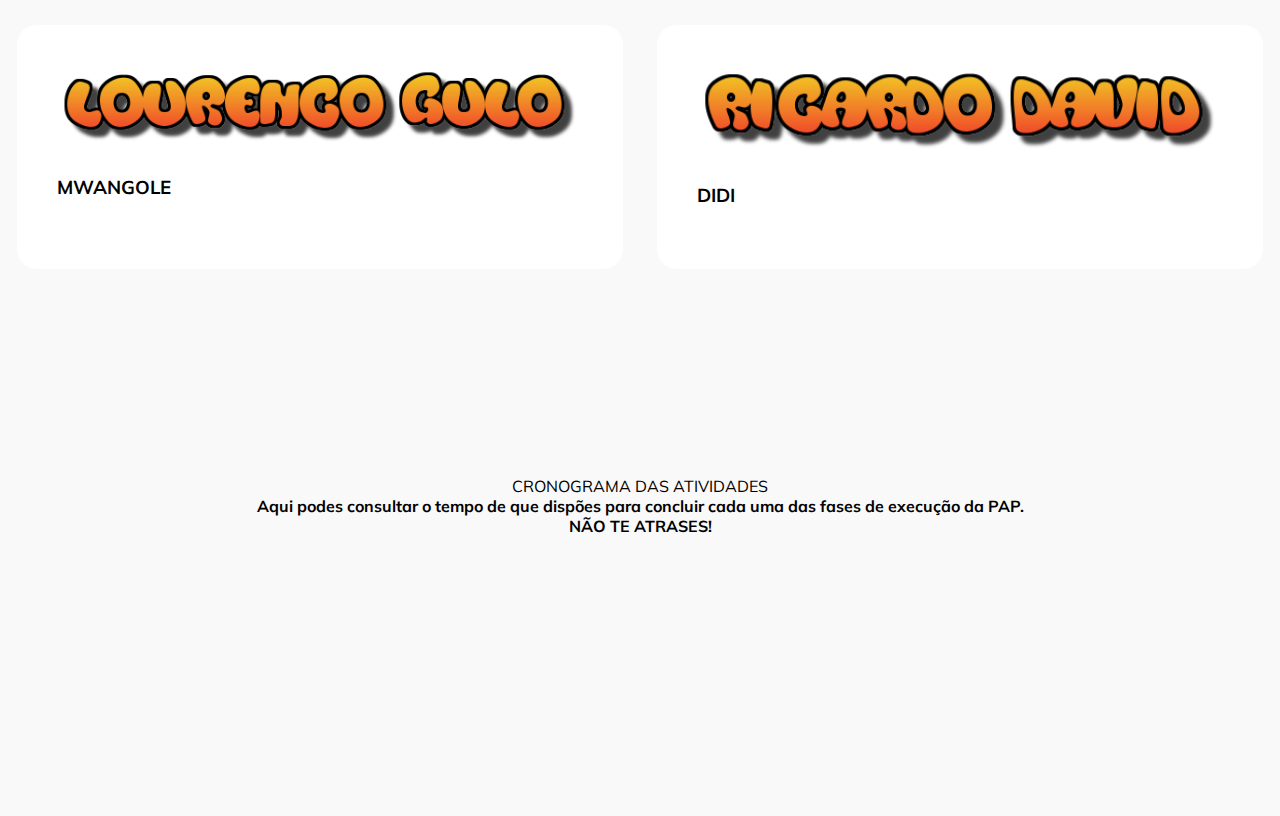
==== commit 70607001: "Update index.html" ====
--- a/web/index.html
+++ b/web/index.html
@@ -101,7 +101,7 @@
 		  min-width: 90px;
 
 		  padding: 7px 2px;
-		  background: #fff;
+		  background: #f9f9f9;
 		  font-family: sans-serif;
 		  font-weight: lighter;
 		}
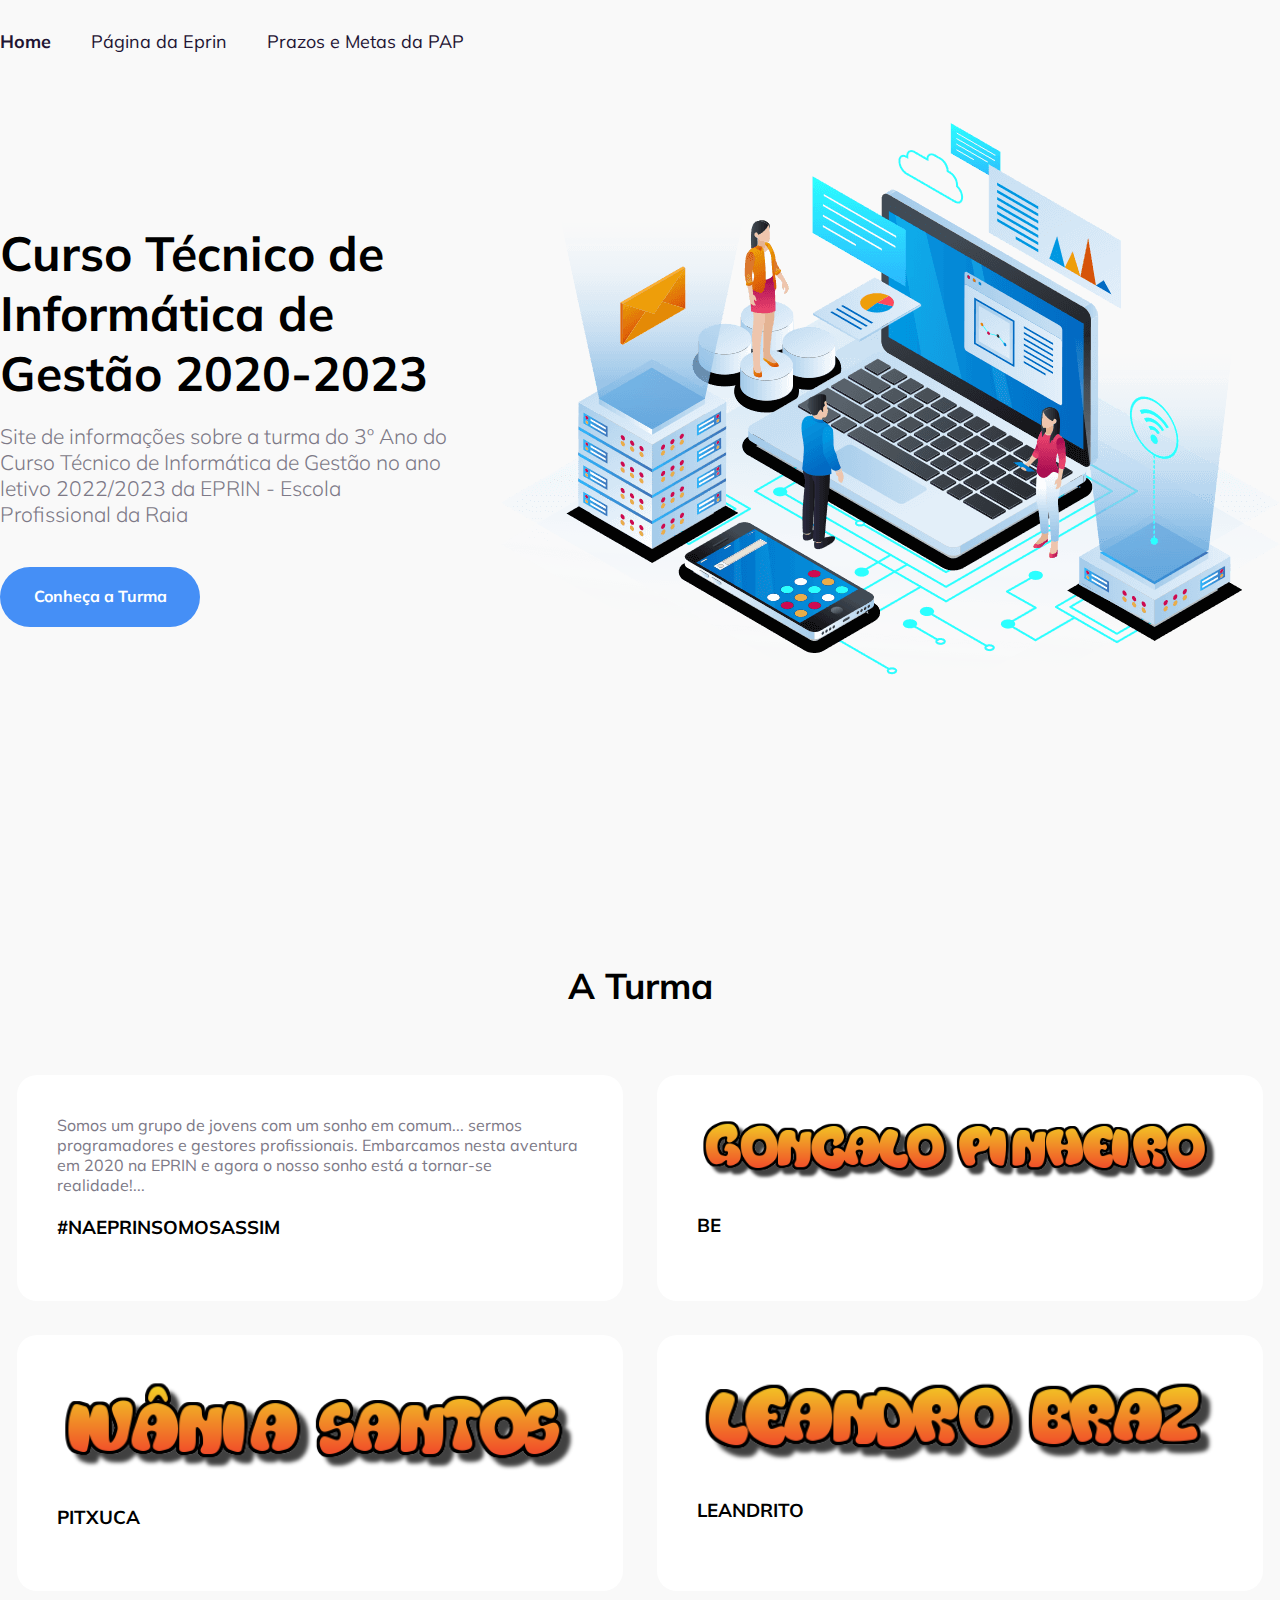
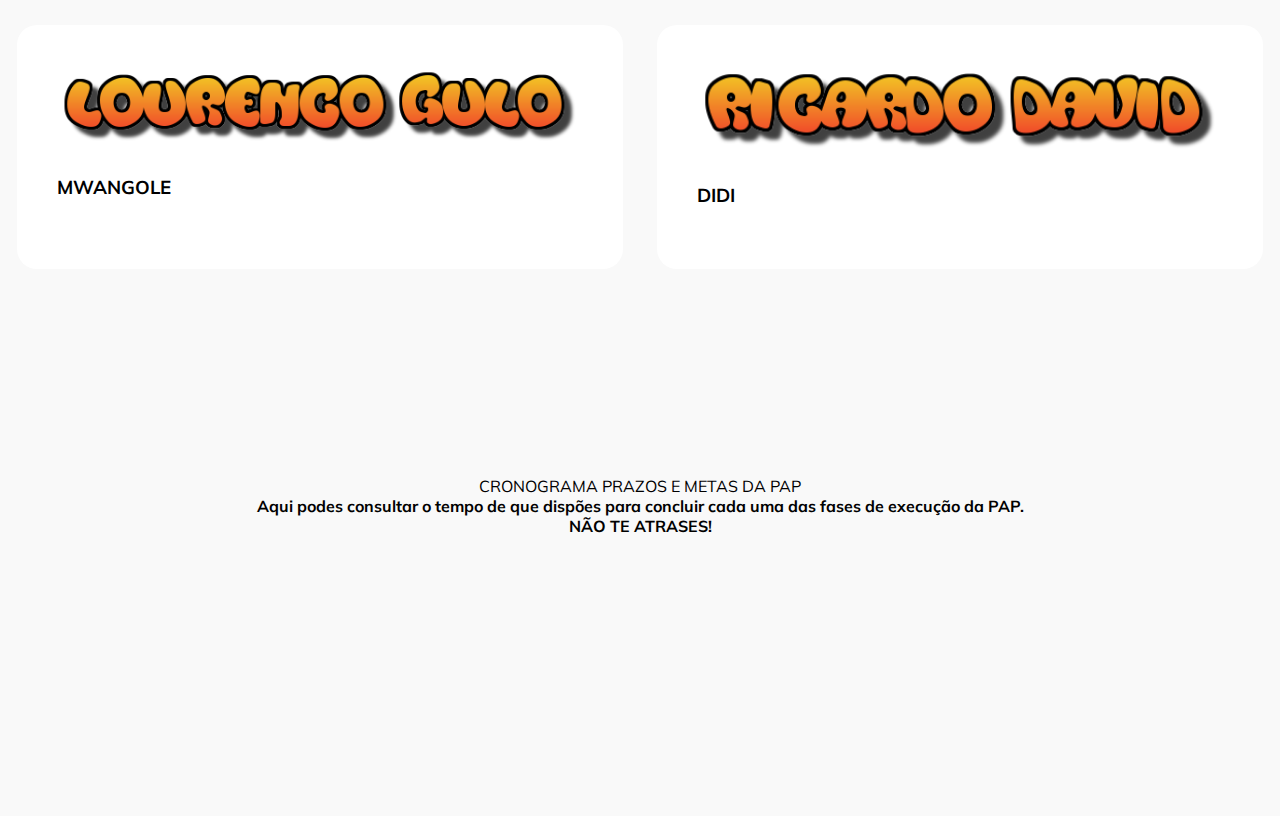
==== commit 1c9b8e9b: "Update index.html" ====
--- a/web/index.html
+++ b/web/index.html
@@ -24,7 +24,7 @@
           <a href="https://www.eprin.net" target="_blank">Página da Eprin</a>
         </li>
        <li class="nav-item">
-          <a href="#p-cronograma">Cronograma de tarefas para a PAP</a>
+          <a href="#p-cronograma">Prazos e Metas da PAP</a>
         </li>
       </ul>
     </nav>
@@ -114,7 +114,7 @@
 
 	</style>
 	<div style="text-align: center;>
-		<h2">CRONOGRAMA DAS ATIVIDADES</h2>
+		<h2">CRONOGRAMA PRAZOS E METAS DA PAP</h2>
 		<hr>
 		<h4>Aqui podes consultar o tempo de que dispões para concluir cada uma das fases de execução da PAP.<br>NÃO TE ATRASES!</h4>  
   
